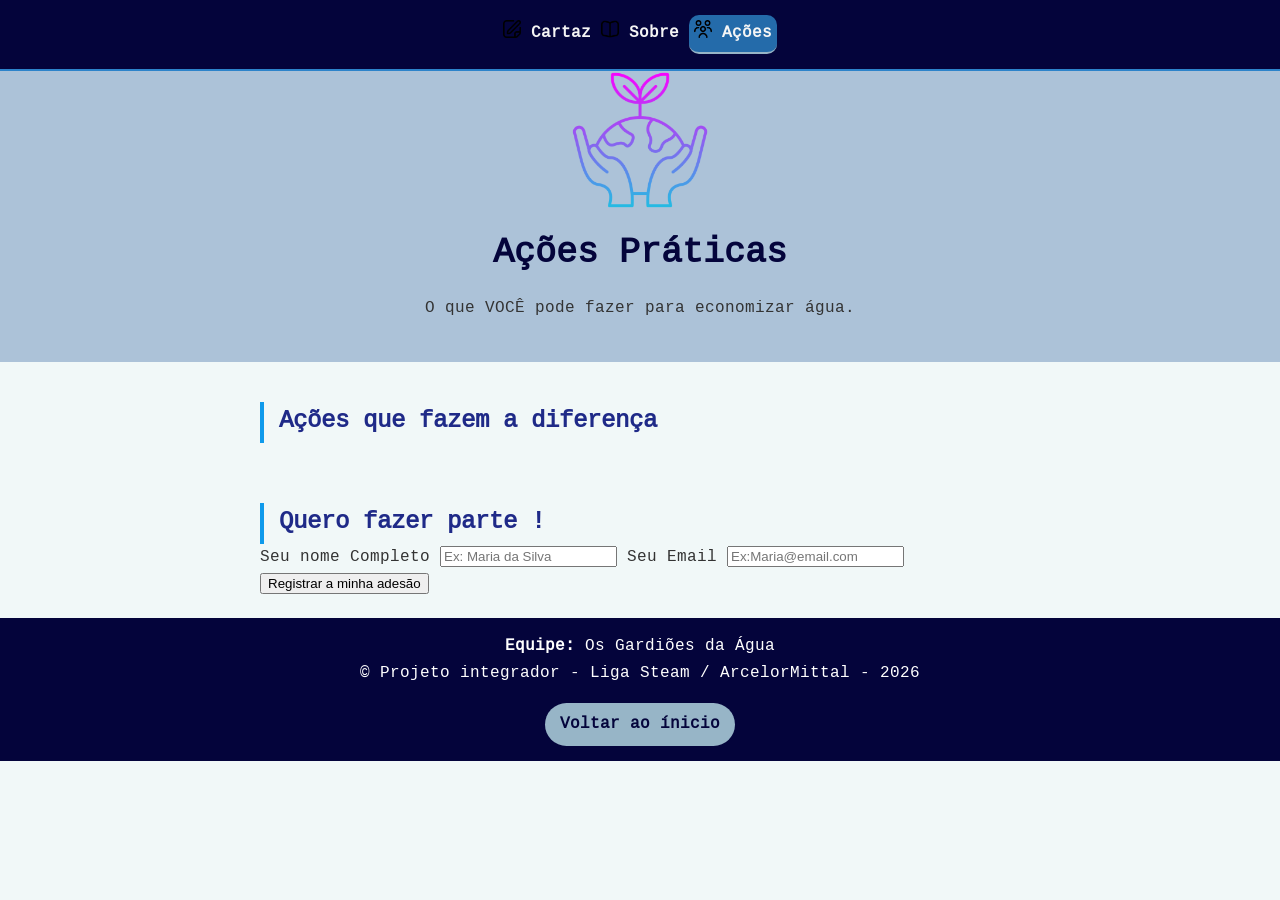
==== acoes.html @ 7410a2da "style:ajuste do nav com inclusão de icones" ====
<!DOCTYPE html>
<html lang="pt-br">
<head>
    <meta charset="UTF-8">
    <meta name="viewport" content="width=device-width, initial-scale=1.0">
    <title>Ações práticas | O que Você pode fazer</title>
    <link rel="icon" type="industry" href="assets/img/industry.png">
    <link rel="stylesheet" href="assets/css/style.css">    
</head>
<body>
    <header>
        <nav class="menu-navegacao">
            <a href="index.html"><img class="icone" src="assets/img/cartaz.png" alt="icone cartaz"> Cartaz</a>
            <a href="sobre.html"><img src="assets/img/sob.png" alt="icone sobre"> Sobre</a>
            <a href="acoes.html" class="ativo"><img src="assets/img/acs.png" alt="icone ações"> Ações</a>
        </nav>
        <div class="foto"><img src="assets/img/acao.png" alt="imagem ações" width="150" height="150" ></div>
        <h1> Ações Práticas</h1>
        <p>O que VOCÊ pode fazer para economizar água.</p>

    </header>
    <main>
        <section>
            <h2>Ações que fazem a diferença</h2>
            <div>

            </div>
        </section>

        <section>
            <div>
                <h2>Quero fazer parte !</h2>
                <form acction="">
                    <label for="nome">Seu nome Completo</label>
                    <input type="text" id="nome" name="nome" required placeholder="Ex: Maria da Silva">
                    <label for="email">Seu Email</label>
                    <input type="email" id="email" name="email" required placeholder="Ex:Maria@email.com">
                    <button type="submit">Registrar a minha adesão</button>

                </form>

            </div>
        </section>
    </main>

    <footer>
        <p><strong>Equipe:</strong> Os Gardiões da Água</p>
        <p>&copy; Projeto integrador - Liga Steam / ArcelorMittal - 2026</p>
        <a href="#" class="botao">Voltar ao ínicio</a>

    </footer>
    
</body>
</html>
---- assets/css/style.css ----
@font-face{
           font-family:"Cousine" ;
           src:url("/assets/fonts/Cousine-Regular.ttf") format("truetype");
           font-weight: normal;
           
}

*{ 
    margin:0;
    box-sizing: border-box;
}

body{
     font-family:"Cousine";
     color: #333333;
     background-color: rgb(241,248,248);
     line-height: 1.7;
}

header{
       background-color:  #acc2d8;
       text-align: center;
       padding: 40px 20px;
}

.menu-navegacao{
                background-color: rgb(4, 4, 59);
                padding:15px;
                border-bottom: 2px solid rgb(45, 131, 202);
                position: fixed;
                top:0;
                left:0;
                width: 100vw;
                z-index:100;

}

.menu-navegacao a{
                margin:0;
                color:whitesmoke;
                text-decoration: none;
                font-weight: bold;
}

.menu-navegacao a:hover,.ativo{
       border-bottom: 2px solid #97b5c7;
       background-color: rgb(36, 107, 170);
       padding: 5px;
       border-radius: 10px;
       transition:0.10s;
       margin-left: 20px;
}

h1{
       color:rgb(4, 4, 59);
       font-size: 2.2rem;
       margin:0 0 10px;
}

section{ 
       padding:40px 40px 20px 20px;
       max-width: 800px;
       margin:0 auto;
}
/* classe para espaçamento superior na imagem */
.foto{
       margin-top: 25px;
}

.secao-dois{
           background-color: #dbe8f0;
           max-width:100% ;
}

.container-central{
           max-width:800px ;
           margin:0 auto;
}

h2{
       color:rgb(31, 42, 136);
       border-left: 4px solid rgb(15, 154, 235);
       padding-left: 15px;
}

ul{
       list-style:none ;
       padding: 0;
       margin-top: 15px;
}

li{
       background-color: #97b5c7;
       padding: 12px 18px;
       margin-bottom: 8px;
       border-radius: 25px;
       border-left: 5px solid rgb(8, 8, 119);
}

footer{
       background-color: rgb(4, 4, 59);
       color:white;
       text-align: center;
       cursor:default;
       padding-top: 15px;
}

.botao{
       display: inline-block;
       background-color: #97b5c7;
       color: rgb(4, 4, 59);
       padding: 8px 15px;
       border-radius: 25px;
       text-decoration: none;
       font-weight: bold;
       margin:15px 0;
}

li:hover,.botao:hover{
            background-color: Turquoise;
            cursor:pointer;
}

span{
       font-weight: bold;
       font-size: 15px;
       color:rgb(247, 248, 248);
}
/*finalmente o icone deu certo vou detruir esse código*/
nav a{
       display:inline-flex;
       gap:10px;
}
a img{
       width: 18px;
       height: 18px;
}
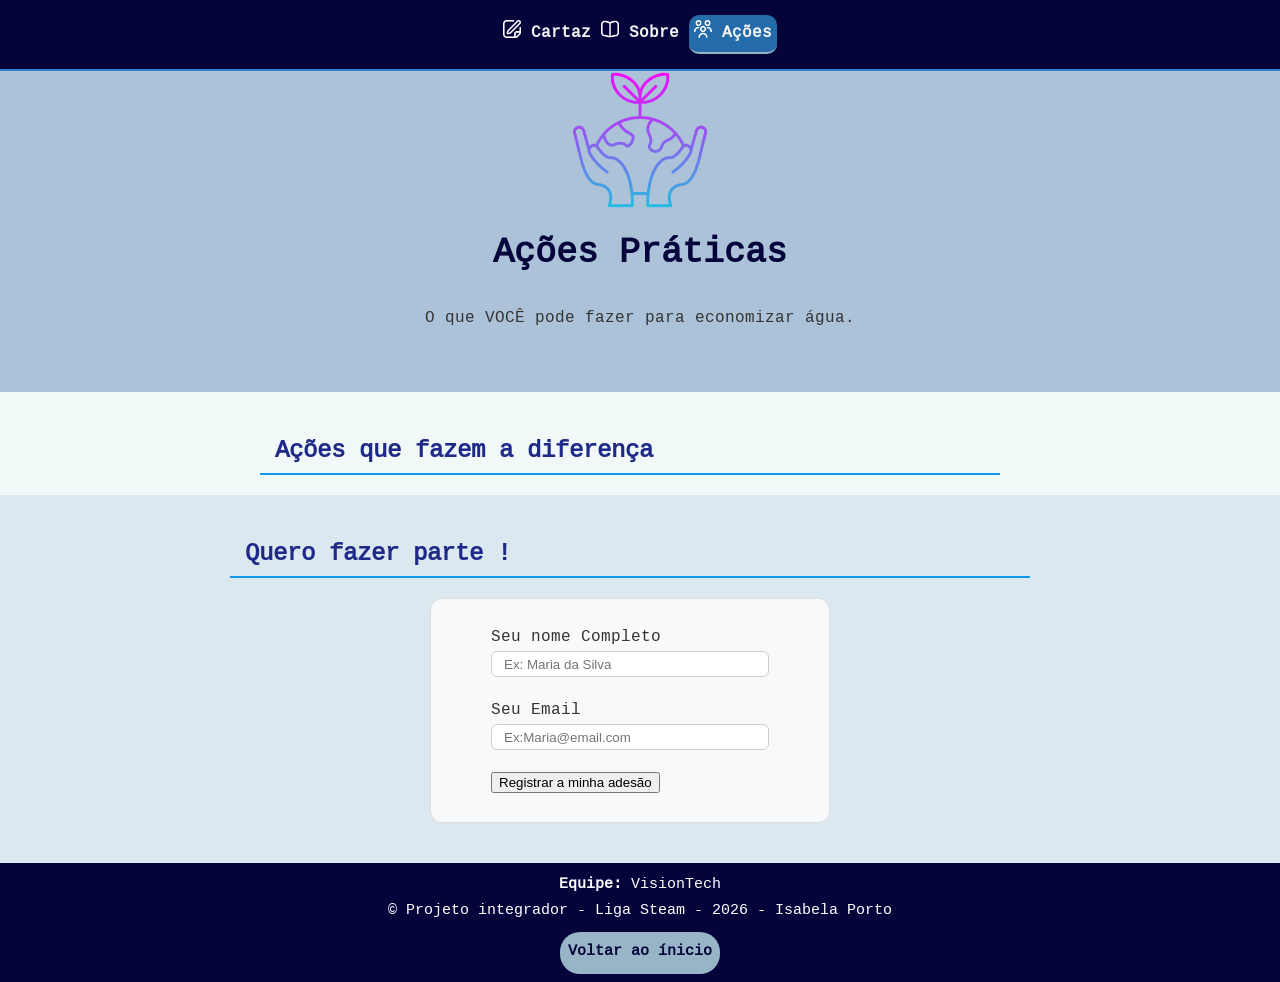
==== commit 41b2bc5c: "style: inicio de inclusão dados temas+ pequenos ajustes" ====
--- a/acoes.html
+++ b/acoes.html
@@ -20,17 +20,17 @@
 
     </header>
     <main>
-        <section>
+        <section >
             <h2>Ações que fazem a diferença</h2>
-            <div>
+            <div class="lista-acoes" id="container-acoes">
 
             </div>
         </section>
 
-        <section>
-            <div>
+        <section class="secao-dois">
+            <div class="container-central">
                 <h2>Quero fazer parte !</h2>
-                <form acction="">
+                <form class="formulario" id="formulario-adesao" action="">
                     <label for="nome">Seu nome Completo</label>
                     <input type="text" id="nome" name="nome" required placeholder="Ex: Maria da Silva">
                     <label for="email">Seu Email</label>
@@ -44,8 +44,8 @@
     </main>
 
     <footer>
-        <p><strong>Equipe:</strong> Os Gardiões da Água</p>
-        <p>&copy; Projeto integrador - Liga Steam / ArcelorMittal - 2026</p>
+        <p><strong>Equipe:</strong> VisionTech</p>
+        <p>&copy; Projeto integrador - Liga Steam - 2026 - Isabela Porto</p>
         <a href="#" class="botao">Voltar ao ínicio</a>
 
     </footer>
--- a/assets/css/style.css
+++ b/assets/css/style.css
@@ -79,7 +79,7 @@
 
 h2{
        color:rgb(31, 42, 136);
-       border-left: 4px solid rgb(15, 154, 235);
+       border-bottom: 2px solid rgb(15, 154, 235);
        padding-left: 15px;
 }
 
@@ -98,22 +98,25 @@
 }
 
 footer{
+       font-size: 15px;
        background-color: rgb(4, 4, 59);
        color:white;
        text-align: center;
        cursor:default;
-       padding-top: 15px;
+       padding-top: 10px;
 }
-
+footer p{
+       margin: 0;
+}
 .botao{
        display: inline-block;
        background-color: #97b5c7;
        color: rgb(4, 4, 59);
-       padding: 8px 15px;
-       border-radius: 25px;
+       padding: 8px 8px;
+       border-radius: 20px;
        text-decoration: none;
        font-weight: bold;
-       margin:15px 0;
+       margin:8px 0;
 }
 
 li:hover,.botao:hover{
@@ -126,12 +129,54 @@
        font-size: 15px;
        color:rgb(247, 248, 248);
 }
-/*finalmente o icone deu certo vou detruir esse código*/
+/*finalmente o icone deu certo não vou detruir esse código*/
 nav a{
        display:inline-flex;
        gap:10px;
 }
+/* inversão de cor do icone black for white */
 a img{
        width: 18px;
        height: 18px;
+       filter:brightness(0) invert(1);
 }
+
+.lista-acoes{
+       display:grid;
+}
+
+.formulario{
+       max-width: 400px;
+       margin:20px auto;
+       padding:25px 60px;
+       background-color: #f8f9fa;
+       border-radius: 12px;
+       border: 1px solid #ddd;
+}
+
+.formulario input{
+       width: 100%;
+       padding: 12px;
+       margin-bottom: 20px;
+       border:1px solid #ccc ;
+       border-radius: 6px;
+       height: 15px;
+}
+p{
+       margin: 20px;
+}
+
+.decoracao{       
+       color:rgb(31, 42, 136);
+       border-bottom: 2px dotted rgb(15, 154, 235);
+       padding-left: 15px;
+}
+
+/*classe para padronização imagem planeta terra*/
+.planeta{   
+       display: block;
+       margin: 0 auto;
+       width: 250px ;
+       height:auto;
+       filter: drop-shadow(10px 10px 5px rgba(0, 0, 0, 0.5));
+}
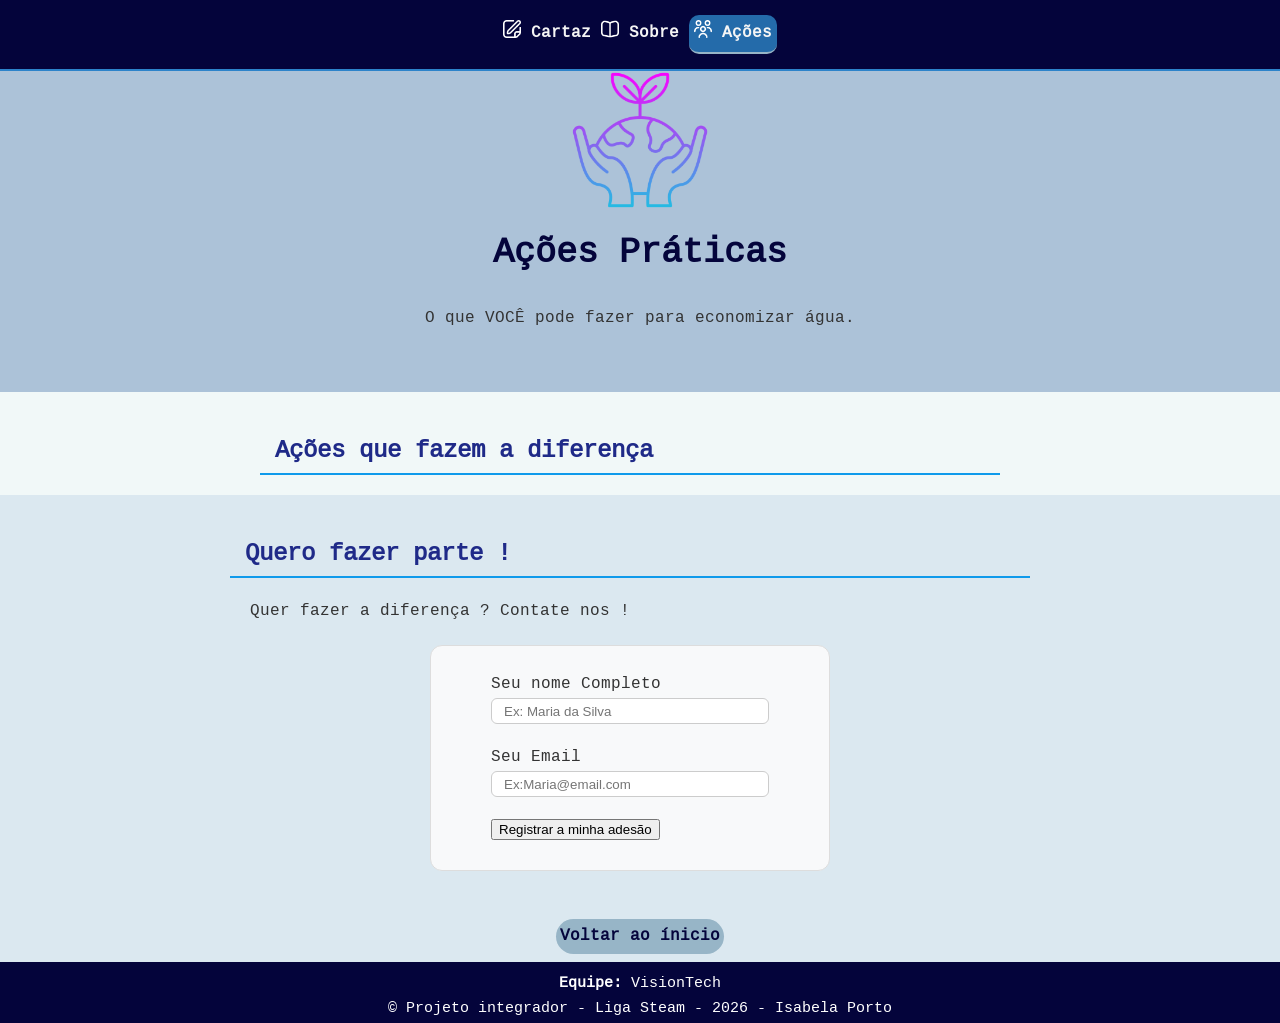
==== commit 211f450f: "feat:adicionado página cards e minicards+ outras alterações" ====
--- a/acoes.html
+++ b/acoes.html
@@ -5,7 +5,8 @@
     <meta name="viewport" content="width=device-width, initial-scale=1.0">
     <title>Ações práticas | O que Você pode fazer</title>
     <link rel="icon" type="industry" href="assets/img/industry.png">
-    <link rel="stylesheet" href="assets/css/style.css">    
+    <link rel="stylesheet" href="assets/css/style.css">   
+    <script src="assets/js/script.js" defer></script> 
 </head>
 <body>
     <header>
@@ -30,6 +31,7 @@
         <section class="secao-dois">
             <div class="container-central">
                 <h2>Quero fazer parte !</h2>
+                <p>Quer fazer a diferença ? Contate nos !</p>
                 <form class="formulario" id="formulario-adesao" action="">
                     <label for="nome">Seu nome Completo</label>
                     <input type="text" id="nome" name="nome" required placeholder="Ex: Maria da Silva">
@@ -41,13 +43,11 @@
 
             </div>
         </section>
-    </main>
+        <div style="text-align:center; background-color:#dbe8f0 ;"><a href="#voltar" class="botao">Voltar ao ínicio</a></div>
 
     <footer>
         <p><strong>Equipe:</strong> VisionTech</p>
         <p>&copy; Projeto integrador - Liga Steam - 2026 - Isabela Porto</p>
-        <a href="#" class="botao">Voltar ao ínicio</a>
-
     </footer>
     
 </body>
--- a/assets/css/style.css
+++ b/assets/css/style.css
@@ -112,7 +112,7 @@
        display: inline-block;
        background-color: #97b5c7;
        color: rgb(4, 4, 59);
-       padding: 8px 8px;
+       padding: 4px 4px;
        border-radius: 20px;
        text-decoration: none;
        font-weight: bold;
@@ -179,4 +179,47 @@
        width: 250px ;
        height:auto;
        filter: drop-shadow(10px 10px 5px rgba(0, 0, 0, 0.5));
+}
+
+/*customização minicards da section---- Porque a campanha*/
+
+.custom-minicard{
+           display: flex;
+           justify-content: center;
+           gap:20px;
+           flex-wrap: wrap;
+}
+
+.minicard{
+    width:250px;
+    height:200px;
+    background-color:rgb(4, 4, 59);
+    color:white;
+    border-radius:10px;
+    padding:20px;
+    position:relative;
+    overflow:hidden;
+    cursor:pointer;
+    display:flex;
+    justify-content:center;
+    align-items:center;
+    text-align:center;
+}
+
+.texto-hover{
+    position:absolute;
+    bottom:-100%;
+    left:0;
+    width:100%;
+    height:100%;
+    background:turquoise;
+    display:flex;
+    justify-content:center;
+    align-items:center;
+    text-align:center;
+    transition:0.5s;
+}
+
+.minicard:hover .texto-hover{
+    bottom:0;
 }
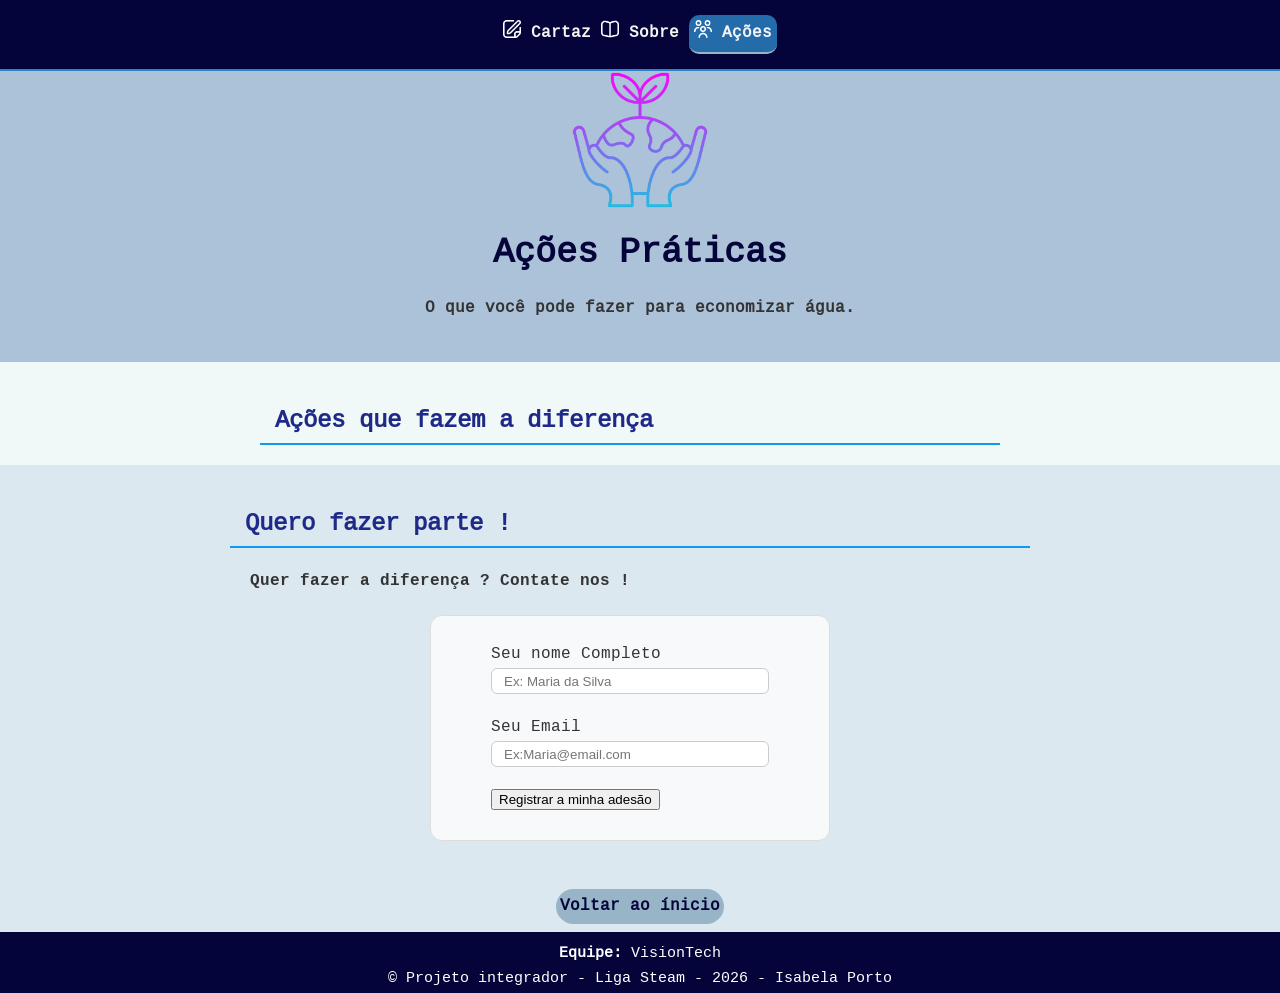
==== commit e55a5567: "style:inicio customização seção cards/saiba mais ind.4.0" ====
--- a/acoes.html
+++ b/acoes.html
@@ -17,7 +17,7 @@
         </nav>
         <div class="foto"><img src="assets/img/acao.png" alt="imagem ações" width="150" height="150" ></div>
         <h1> Ações Práticas</h1>
-        <p>O que VOCÊ pode fazer para economizar água.</p>
+        <h4>O que você pode fazer para economizar água.</h4>
 
     </header>
     <main>
--- a/assets/css/style.css
+++ b/assets/css/style.css
@@ -4,6 +4,11 @@
            font-weight: normal;
            
 }
+@font-face{
+           font-family:"negrito" ;
+           src:url("/assets/fonts/Cousine-Bold.ttf") format("truetype");
+           font-weight: normal;       
+}
 
 *{ 
     margin:0;
@@ -17,6 +22,10 @@
      line-height: 1.7;
 }
 
+section p{   font-family: "negrito";
+     text-align: justify;
+
+}
 header{
        background-color:  #acc2d8;
        text-align: center;
@@ -96,7 +105,7 @@
        border-radius: 25px;
        border-left: 5px solid rgb(8, 8, 119);
 }
-
+/* estilização footer*/
 footer{
        font-size: 15px;
        background-color: rgb(4, 4, 59);
@@ -217,6 +226,7 @@
     justify-content:center;
     align-items:center;
     text-align:center;
+    font-size: 14px;
     transition:0.5s;
 }
 
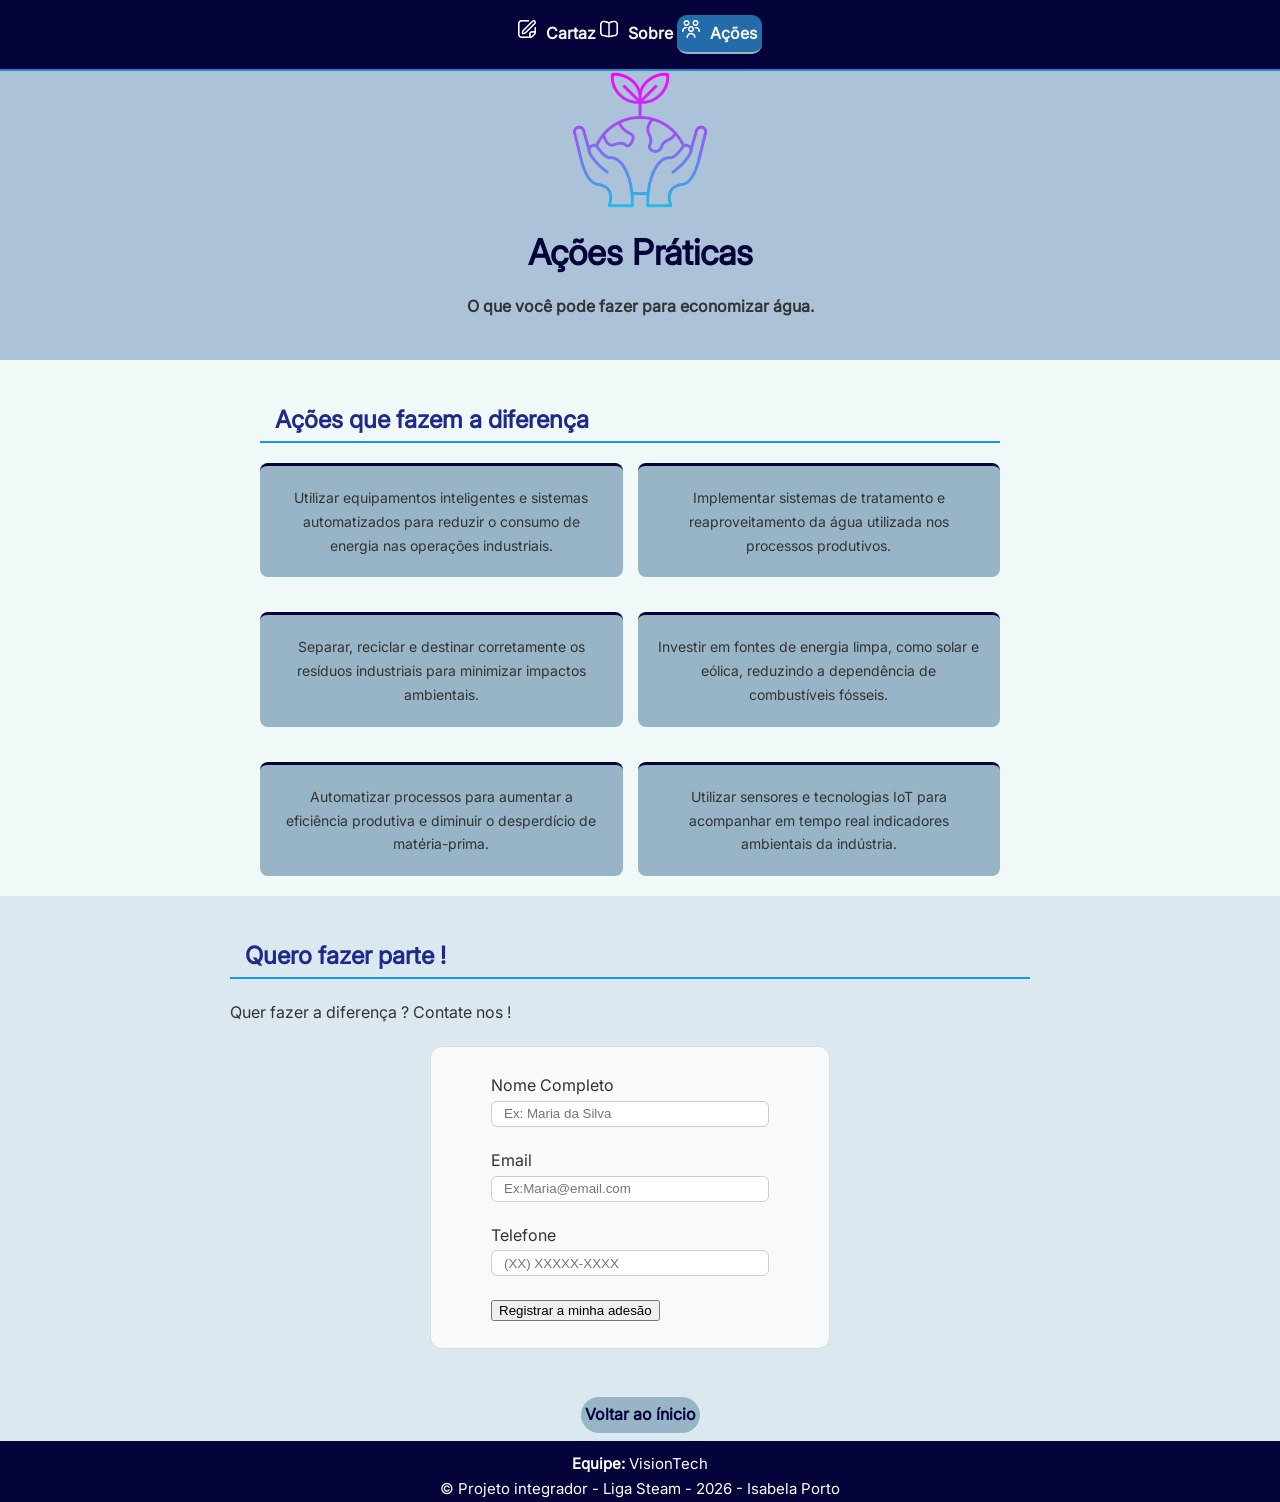
==== commit 992faa6d: "feat:inicio alterações no js + formulário + troca de fonte" ====
--- a/acoes.html
+++ b/acoes.html
@@ -33,10 +33,12 @@
                 <h2>Quero fazer parte !</h2>
                 <p>Quer fazer a diferença ? Contate nos !</p>
                 <form class="formulario" id="formulario-adesao" action="">
-                    <label for="nome">Seu nome Completo</label>
+                    <label for="nome">Nome Completo</label>
                     <input type="text" id="nome" name="nome" required placeholder="Ex: Maria da Silva">
-                    <label for="email">Seu Email</label>
+                    <label for="email">Email</label>
                     <input type="email" id="email" name="email" required placeholder="Ex:Maria@email.com">
+                    <label for="telefone">Telefone</label>
+                    <input type="tel" id="telefone" name="telefone" required placeholder="(XX) XXXXX-XXXX">
                     <button type="submit">Registrar a minha adesão</button>
 
                 </form>
--- a/assets/css/style.css
+++ b/assets/css/style.css
@@ -1,13 +1,7 @@
-@font-face{
-           font-family:"Cousine" ;
-           src:url("/assets/fonts/Cousine-Regular.ttf") format("truetype");
-           font-weight: normal;
-           
-}
-@font-face{
-           font-family:"negrito" ;
-           src:url("/assets/fonts/Cousine-Bold.ttf") format("truetype");
-           font-weight: normal;       
+@font-face {
+       font-family: "Inter";
+       src: url("/assets/fonts/Inter-VariableFont_opsz\,wght.ttf") format("truetype");
+       font-weight: normal;
 }
 
 *{ 
@@ -16,13 +10,13 @@
 }
 
 body{
-     font-family:"Cousine";
+     font-family:"Inter";
      color: #333333;
      background-color: rgb(241,248,248);
      line-height: 1.7;
 }
 
-section p{   font-family: "negrito";
+section p{  
      text-align: justify;
 
 }
@@ -126,9 +120,11 @@
        text-decoration: none;
        font-weight: bold;
        margin:8px 0;
+       transition:transform 0.9s;
 }
 
 li:hover,.botao:hover{
+            transform: translateX(10px);
             background-color: Turquoise;
             cursor:pointer;
 }
@@ -172,7 +168,7 @@
        height: 15px;
 }
 p{
-       margin: 20px;
+       margin: 20px 0;
 }
 
 .decoracao{       
@@ -227,9 +223,33 @@
     align-items:center;
     text-align:center;
     font-size: 14px;
-    transition:0.5s;
+    transition:0.9s;
 }
 
 .minicard:hover .texto-hover{
     bottom:0;
+}
+
+.lista-acoes{
+       display:grid;
+       grid-template-columns: repeat(auto-fit, minmax(250px ,1fr));
+       gap:15px;
+       margin: 20px, 0;
+}
+
+.acao-item{
+       font-size: 14px;
+       margin-top: 20px;
+       background-color:#97b5c7 ;
+       padding:20px;
+       border-radius: 8px;
+       border-top: 3px solid rgb(4, 4, 59) ;
+       text-align: center;
+       transition:transform 0.4s;
+}
+
+.acao-item:hover{
+       transform: translateY(-5px);
+       background-color: turquoise;
+
 }
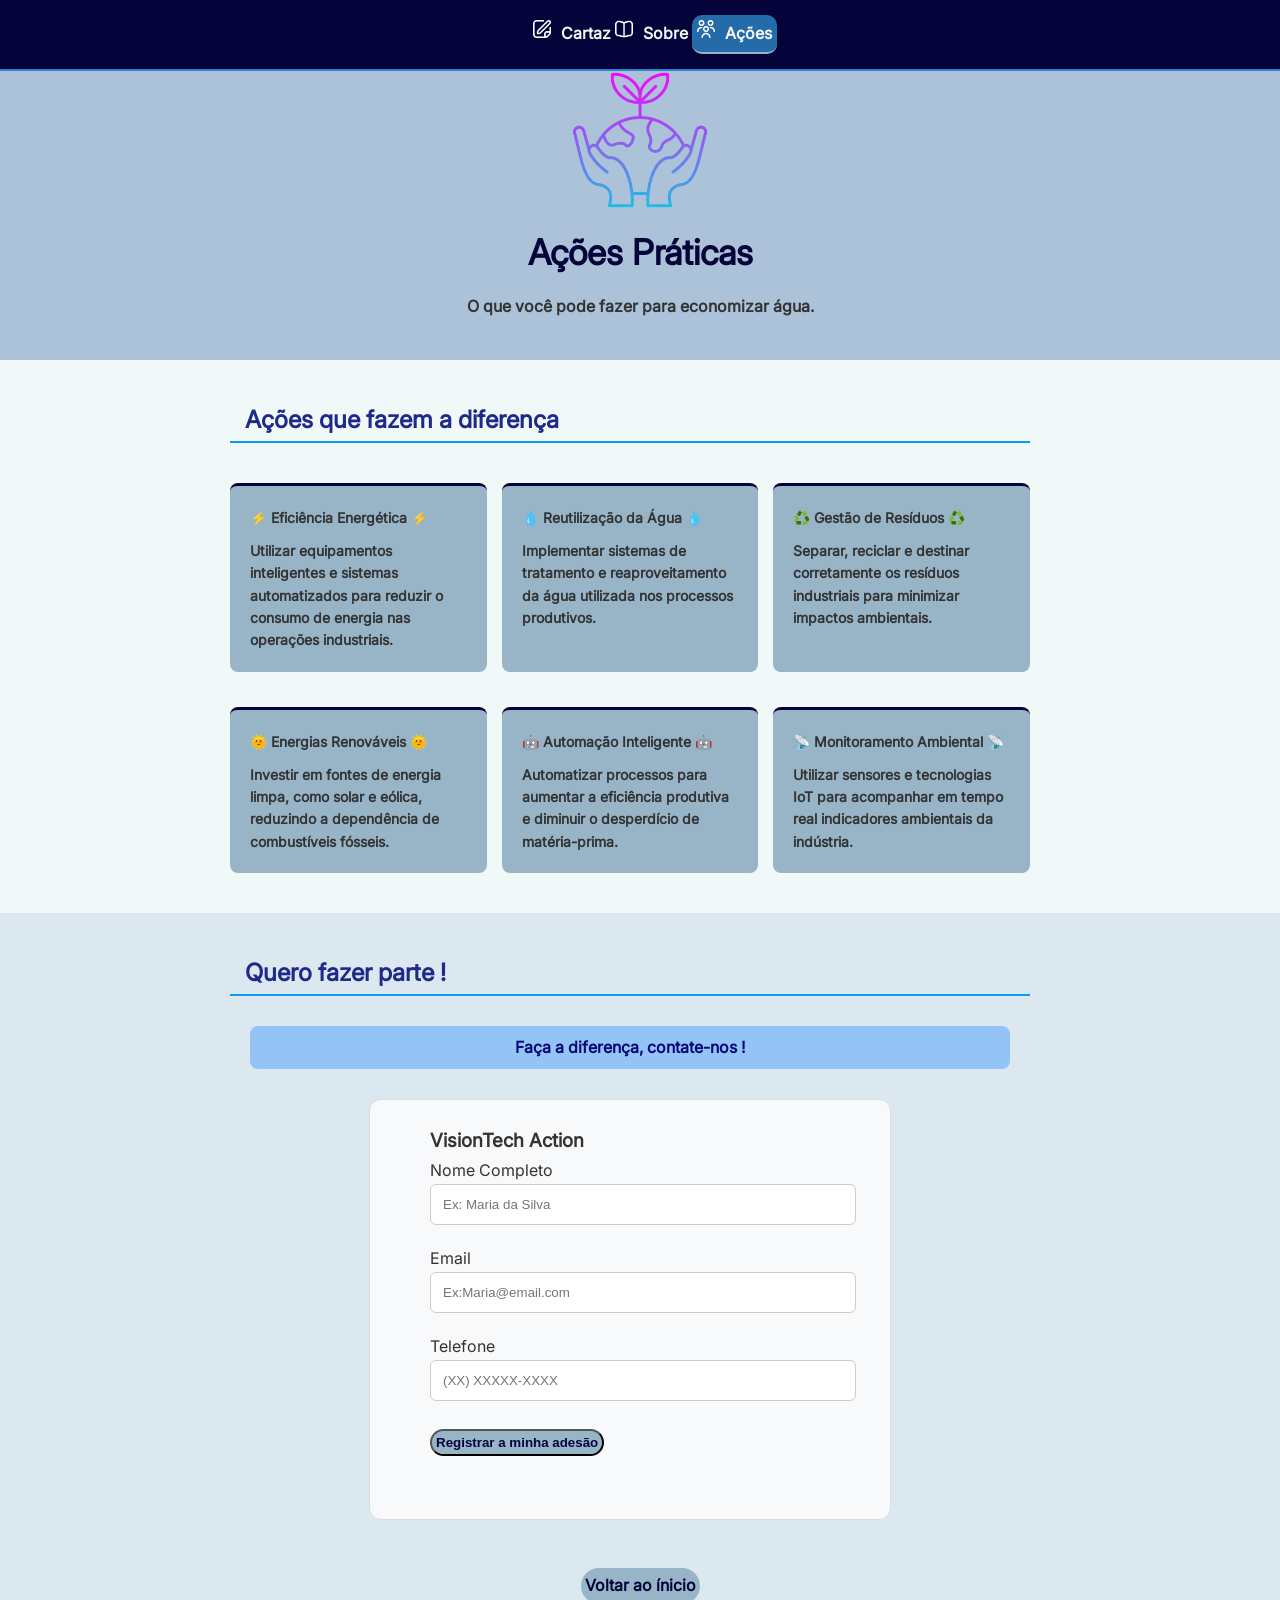
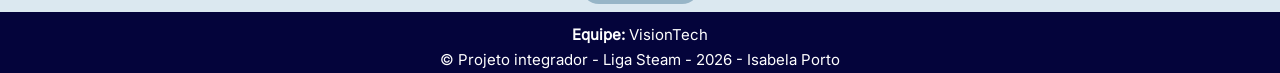
==== commit eae8d587: "feat: Seção 1 ações finalizada+ pequenos ajustes" ====
--- a/acoes.html
+++ b/acoes.html
@@ -29,17 +29,22 @@
         </section>
 
         <section class="secao-dois">
-            <div class="container-central">
+            <div class="container-central" >
                 <h2>Quero fazer parte !</h2>
-                <p>Quer fazer a diferença ? Contate nos !</p>
-                <form class="formulario" id="formulario-adesao" action="">
+                <p class="minip">Faça a diferença, contate-nos !</p>
+
+                <form class="formulario" id="formulario-adesao" action="" novalidate>
+                    <h3>VisionTech Action</h3>
+
                     <label for="nome">Nome Completo</label>
                     <input type="text" id="nome" name="nome" required placeholder="Ex: Maria da Silva">
                     <label for="email">Email</label>
                     <input type="email" id="email" name="email" required placeholder="Ex:Maria@email.com">
                     <label for="telefone">Telefone</label>
                     <input type="tel" id="telefone" name="telefone" required placeholder="(XX) XXXXX-XXXX">
-                    <button type="submit">Registrar a minha adesão</button>
+                    <button class="botao" type="submit">Registrar a minha adesão</button>
+
+                    <p class="mensagem-retorno" id="mensagem-retorno"></p>
 
                 </form>
 
--- a/assets/css/style.css
+++ b/assets/css/style.css
@@ -6,7 +6,6 @@
 
 *{ 
     margin:0;
-    box-sizing: border-box;
 }
 
 body{
@@ -16,10 +15,21 @@
      line-height: 1.7;
 }
 
+/* somente nas seções*/
 section p{  
      text-align: justify;
-
-}
+     margin: 30px 20px;
+}
+
+.minip{
+       color:rgb(8, 8, 119);
+       text-align: center;
+       font-weight: bold;
+       background-color:#93c4f5;
+       border-radius: 8px;
+       padding: 8px;
+}
+
 header{
        background-color:  #acc2d8;
        text-align: center;
@@ -146,10 +156,6 @@
        filter:brightness(0) invert(1);
 }
 
-.lista-acoes{
-       display:grid;
-}
-
 .formulario{
        max-width: 400px;
        margin:20px auto;
@@ -186,13 +192,44 @@
        filter: drop-shadow(10px 10px 5px rgba(0, 0, 0, 0.5));
 }
 
+/*página ações*/
+.lista-acoes{
+       display:grid;
+       grid-template-columns: repeat(auto-fit, minmax(250px ,1fr));
+       gap:15px;
+       margin: 20px 0;
+}
+.acao-item{
+       font-size: 14px;
+       font-weight: bold;
+       margin-top: 20px;
+       background-color:#97b5c7 ;
+       padding:20px;
+       border-radius: 8px;
+       border-top: 3px solid rgb(4, 4, 59) ;
+       transition:transform 0.4s;
+}
+.acao-item p{
+    text-align: left;
+    margin: 10px 0 0;
+    line-height: 1.6;
+}
+
+.acao-item:hover{
+       transform: translateY(-5px);
+       background-color: turquoise;
+
+}
+
+
 /*customização minicards da section---- Porque a campanha*/
 
-.custom-minicard{
+.custom-minicard{         
            display: flex;
            justify-content: center;
            gap:20px;
            flex-wrap: wrap;
+        
 }
 
 .minicard{
@@ -205,6 +242,7 @@
     position:relative;
     overflow:hidden;
     cursor:pointer;
+    box-sizing: border-box;
     display:flex;
     justify-content:center;
     align-items:center;
@@ -230,26 +268,3 @@
     bottom:0;
 }
 
-.lista-acoes{
-       display:grid;
-       grid-template-columns: repeat(auto-fit, minmax(250px ,1fr));
-       gap:15px;
-       margin: 20px, 0;
-}
-
-.acao-item{
-       font-size: 14px;
-       margin-top: 20px;
-       background-color:#97b5c7 ;
-       padding:20px;
-       border-radius: 8px;
-       border-top: 3px solid rgb(4, 4, 59) ;
-       text-align: center;
-       transition:transform 0.4s;
-}
-
-.acao-item:hover{
-       transform: translateY(-5px);
-       background-color: turquoise;
-
-}
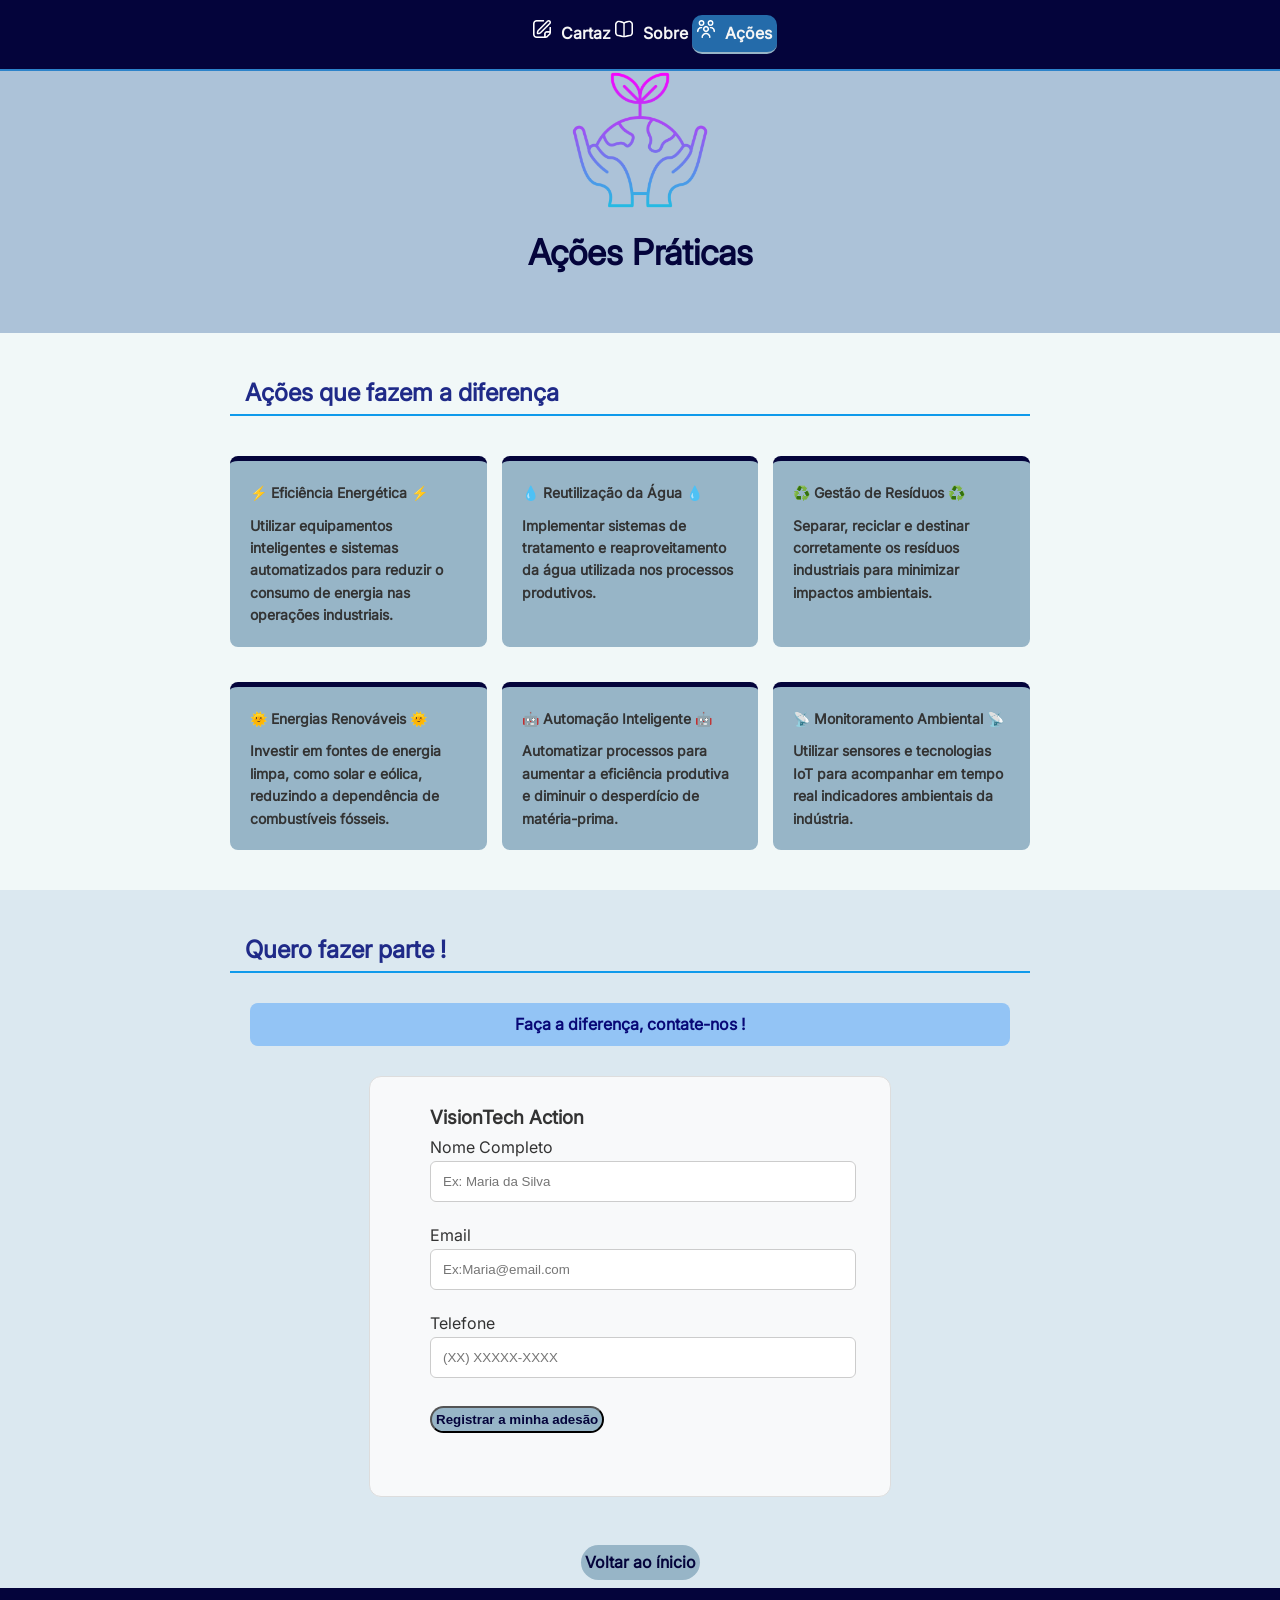
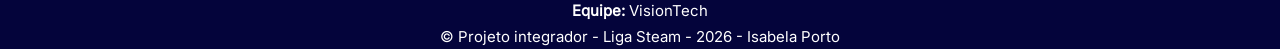
==== commit 6c1ec67b: "feat: criação cards + melhorias com js" ====
--- a/acoes.html
+++ b/acoes.html
@@ -9,7 +9,7 @@
     <script src="assets/js/script.js" defer></script> 
 </head>
 <body>
-    <header>
+    <header id="voltar">
         <nav class="menu-navegacao">
             <a href="index.html"><img class="icone" src="assets/img/cartaz.png" alt="icone cartaz"> Cartaz</a>
             <a href="sobre.html"><img src="assets/img/sob.png" alt="icone sobre"> Sobre</a>
@@ -17,12 +17,10 @@
         </nav>
         <div class="foto"><img src="assets/img/acao.png" alt="imagem ações" width="150" height="150" ></div>
         <h1> Ações Práticas</h1>
-        <h4>O que você pode fazer para economizar água.</h4>
-
     </header>
     <main>
         <section >
-            <h2>Ações que fazem a diferença</h2>
+            <h2 class="tit-secao">Ações que fazem a diferença</h2>
             <div class="lista-acoes" id="container-acoes">
 
             </div>
@@ -30,7 +28,7 @@
 
         <section class="secao-dois">
             <div class="container-central" >
-                <h2>Quero fazer parte !</h2>
+                <h2 class="tit-secao">Quero fazer parte !</h2>
                 <p class="minip">Faça a diferença, contate-nos !</p>
 
                 <form class="formulario" id="formulario-adesao" action="" novalidate>
--- a/assets/css/style.css
+++ b/assets/css/style.css
@@ -90,7 +90,7 @@
            margin:0 auto;
 }
 
-h2{
+.tit-secao{
        color:rgb(31, 42, 136);
        border-bottom: 2px solid rgb(15, 154, 235);
        padding-left: 15px;
@@ -144,12 +144,12 @@
        font-size: 15px;
        color:rgb(247, 248, 248);
 }
-/*finalmente o icone deu certo não vou detruir esse código*/
+/*finalmente o icone deu certo */
 nav a{
        display:inline-flex;
        gap:10px;
 }
-/* inversão de cor do icone black for white */
+/* inversão de cor do icone de navegação de preto para branco */
 a img{
        width: 18px;
        height: 18px;
@@ -183,7 +183,7 @@
        padding-left: 15px;
 }
 
-/*classe para padronização imagem planeta terra*/
+/*classe para padronização imagem planeta terra--onu*/
 .planeta{   
        display: block;
        margin: 0 auto;
@@ -206,7 +206,7 @@
        background-color:#97b5c7 ;
        padding:20px;
        border-radius: 8px;
-       border-top: 3px solid rgb(4, 4, 59) ;
+       border-top: 5px solid rgb(4, 4, 59) ;
        transition:transform 0.4s;
 }
 .acao-item p{
@@ -268,3 +268,150 @@
     bottom:0;
 }
 
+/**customização dos Cards da página cards seção tecnologias que fazem a diferença**/
+.divisao{
+           display: flex;
+           justify-content: center;
+           gap:60px;
+           flex-wrap: wrap;
+
+}
+
+.capsula{
+    perspective: 3000px;
+}
+
+.card{
+    width: 280px;
+    height: 420px;
+    position: relative;
+    transform-style: preserve-3d;
+    transition: transform .8s ease-in-out;
+    cursor:pointer;
+    border: 1px solid #ccc;
+    box-shadow: 5px 5px 10px rgba(0,0,0,0.2), -5px -5px 1px rgba(0,0,0,0.05);
+    border-radius: 15px;
+}
+
+.card:hover{
+     transform: rotateY(180deg);
+}
+.frente,.verso{
+    position:absolute;
+    width: 100%;
+    height: 100%;
+    backface-visibility: hidden;
+    border-radius: 15px;
+}
+.frente{
+        background-size:cover;
+        background-position: center;
+}
+.informacao{
+        position: absolute;
+        bottom:50px;
+        left:45px;
+        color:#fff;
+        text-align: center;
+        text-shadow: 2px 2px 4px rgba(0, 0, 0, 0.5);
+}
+
+.titulo{
+        font-style: 2rem;
+        font-weight: bold;
+}
+
+.subtitulo{
+        font: size 1.2rem;
+        margin-top: 5px;
+        color:rgb(243, 244, 245);
+        text-shadow: 2px 2px 4px rgba(0, 0, 0, 0.5);
+}
+
+.verso{
+    background-color:rgb(4, 4, 59);
+    color:#fff;
+    display:flex;
+    justify-content: center;
+    align-items: center;
+    transform: rotateY(180deg);
+    box-shadow: 0 20px 40px rgba(0,0,0,0.1);
+}
+
+.conteiner-card{
+    text-align: center;
+    padding:20px;
+    max-width: 300px;
+}
+
+.conteiner-card{
+    font-size: 1.8rem;
+    font-weight: bold;
+    margin-bottom: 15px;
+}
+
+.descricao{
+    font-size: 1rem;
+    color:#97b5c7 ;
+    margin-bottom: 20px;
+    line-height: 1.6;
+}
+
+.botao-card{
+    background-color: turquoise;
+    color:#fff;
+    padding:12px 24px;
+    font-size: 1rem;
+    border:none;
+    border-radius: 25px;
+    cursor:pointer;
+    transition: all 0.3s ease;
+}
+
+.botao-card:hover{
+    background-color: transparent;
+    color:#0fbcf9;
+    border:1px solid #0fbcf9;
+}
+/** container empresa página cards**/
+#container-empresas{
+    display:flex;
+    flex-direction:column;
+    gap:25px;
+    margin-top:30px;
+}
+
+.empresa{
+    display:flex;
+    align-items:center;
+    gap:20px;
+    background:white;
+    padding:20px;
+    border-radius:10px;
+    box-shadow:0 2px 8px rgba(0,0,0,.1);
+}
+
+.empresa img{
+    width:100px;
+    height:100px;
+    object-fit:contain;
+}
+
+.empresa-info h3{
+    color:rgb(31, 42, 136);
+    margin-bottom:10px;
+}
+
+.empresa-info p{
+    margin:0 0 10px;
+}
+
+.empresa-info a{
+    color:blue;
+    text-decoration:none;
+    font-weight:bold;
+}
+
+.empresa-info a:hover{
+    color:rgb(15,154,235);
+}
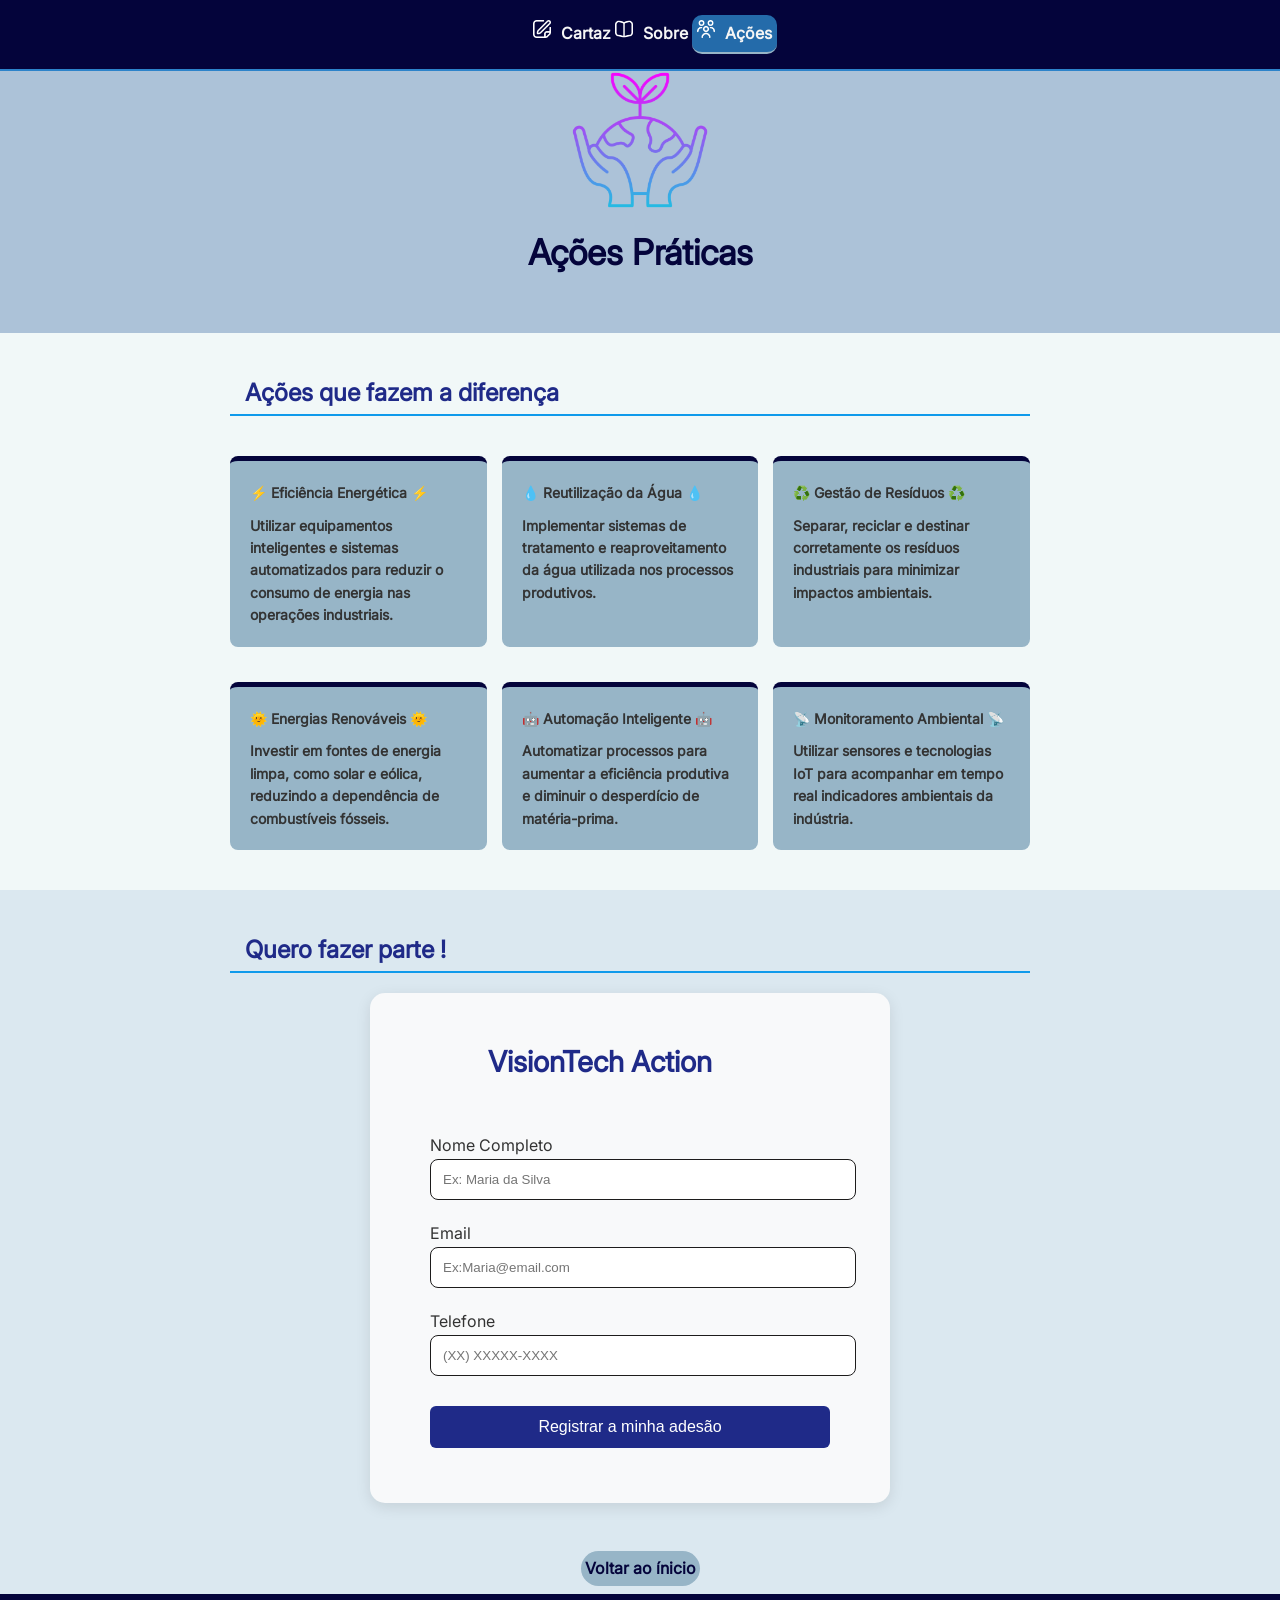
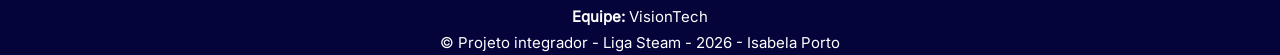
==== commit 6b9e749d: "feat:finalização formulário + ultimos ajustes" ====
--- a/acoes.html
+++ b/acoes.html
@@ -28,8 +28,8 @@
 
         <section class="secao-dois">
             <div class="container-central" >
+                
                 <h2 class="tit-secao">Quero fazer parte !</h2>
-                <p class="minip">Faça a diferença, contate-nos !</p>
 
                 <form class="formulario" id="formulario-adesao" action="" novalidate>
                     <h3>VisionTech Action</h3>
@@ -40,7 +40,7 @@
                     <input type="email" id="email" name="email" required placeholder="Ex:Maria@email.com">
                     <label for="telefone">Telefone</label>
                     <input type="tel" id="telefone" name="telefone" required placeholder="(XX) XXXXX-XXXX">
-                    <button class="botao" type="submit">Registrar a minha adesão</button>
+                    <button class="botform" type="submit">Registrar a minha adesão</button>
 
                     <p class="mensagem-retorno" id="mensagem-retorno"></p>
 
--- a/assets/css/style.css
+++ b/assets/css/style.css
@@ -19,15 +19,6 @@
 section p{  
      text-align: justify;
      margin: 30px 20px;
-}
-
-.minip{
-       color:rgb(8, 8, 119);
-       text-align: center;
-       font-weight: bold;
-       background-color:#93c4f5;
-       border-radius: 8px;
-       padding: 8px;
 }
 
 header{
@@ -133,7 +124,7 @@
        transition:transform 0.9s;
 }
 
-li:hover,.botao:hover{
+li:hover{
             transform: translateX(10px);
             background-color: Turquoise;
             cursor:pointer;
@@ -156,23 +147,72 @@
        filter:brightness(0) invert(1);
 }
 
+/*customização formulário*/
 .formulario{
        max-width: 400px;
        margin:20px auto;
        padding:25px 60px;
        background-color: #f8f9fa;
-       border-radius: 12px;
-       border: 1px solid #ddd;
+       border-radius: 15px;
+       box-shadow: 0 4px 15px rgba(0,0,0,0.1);
 }
 
 .formulario input{
        width: 100%;
        padding: 12px;
        margin-bottom: 20px;
-       border:1px solid #ccc ;
-       border-radius: 6px;
+       border:1px solid #1d1c1c ;
+       border-radius: 8px;
        height: 15px;
-}
+       transition: 0.3s;
+}
+.formulario input:focus{
+    outline: none;
+    border-color: #0d6efd;
+    box-shadow: 0 0 8px rgba(13,110,253,0.3);
+}
+
+.formulario h3{
+    text-align: center;
+    color: rgb(31, 42, 136);
+    margin-bottom: 25px;
+    font-size: 1.8rem;
+}
+
+.formulario input.erro{
+    border: 2px solid red;
+}
+
+.formulario input.sucesso{
+    border: 2px solid green;
+}
+
+.mensagem-retorno.erro{
+    color: red;
+}
+
+.mensagem-retorno.sucesso{
+    color: green;
+}
+/*botão somente formulário*/
+.botform{
+    width: 100%;
+    padding: 12px;
+    margin-top: 10px;
+    border: none;
+    border-radius: 6px;
+    background: rgb(31, 42, 136);
+    color: white;
+    font-size: 1rem;
+    cursor: pointer;
+    transition: 0.3s;
+}
+
+.botform:hover{
+    background: #0d92e6;
+    transform: translateY(-2px);
+}
+
 p{
        margin: 20px 0;
 }
@@ -220,8 +260,6 @@
        background-color: turquoise;
 
 }
-
-
 /*customização minicards da section---- Porque a campanha*/
 
 .custom-minicard{         
@@ -229,7 +267,6 @@
            justify-content: center;
            gap:20px;
            flex-wrap: wrap;
-        
 }
 
 .minicard{
@@ -274,7 +311,6 @@
            justify-content: center;
            gap:60px;
            flex-wrap: wrap;
-
 }
 
 .capsula{
@@ -317,12 +353,12 @@
 }
 
 .titulo{
-        font-style: 2rem;
+        font-size: 1.8rem;
         font-weight: bold;
 }
 
 .subtitulo{
-        font: size 1.2rem;
+        font-size: 1.2rem;
         margin-top: 5px;
         color:rgb(243, 244, 245);
         text-shadow: 2px 2px 4px rgba(0, 0, 0, 0.5);
@@ -338,22 +374,19 @@
     box-shadow: 0 20px 40px rgba(0,0,0,0.1);
 }
 
-.conteiner-card{
+.conteiner-card,h3{
     text-align: center;
     padding:20px;
     max-width: 300px;
-}
-
-.conteiner-card{
     font-size: 1.8rem;
     font-weight: bold;
     margin-bottom: 15px;
 }
 
 .descricao{
-    font-size: 1rem;
+    font-size: 1.1rem;
     color:#97b5c7 ;
-    margin-bottom: 20px;
+    margin: 10px 0 25px 0;
     line-height: 1.6;
 }
 
